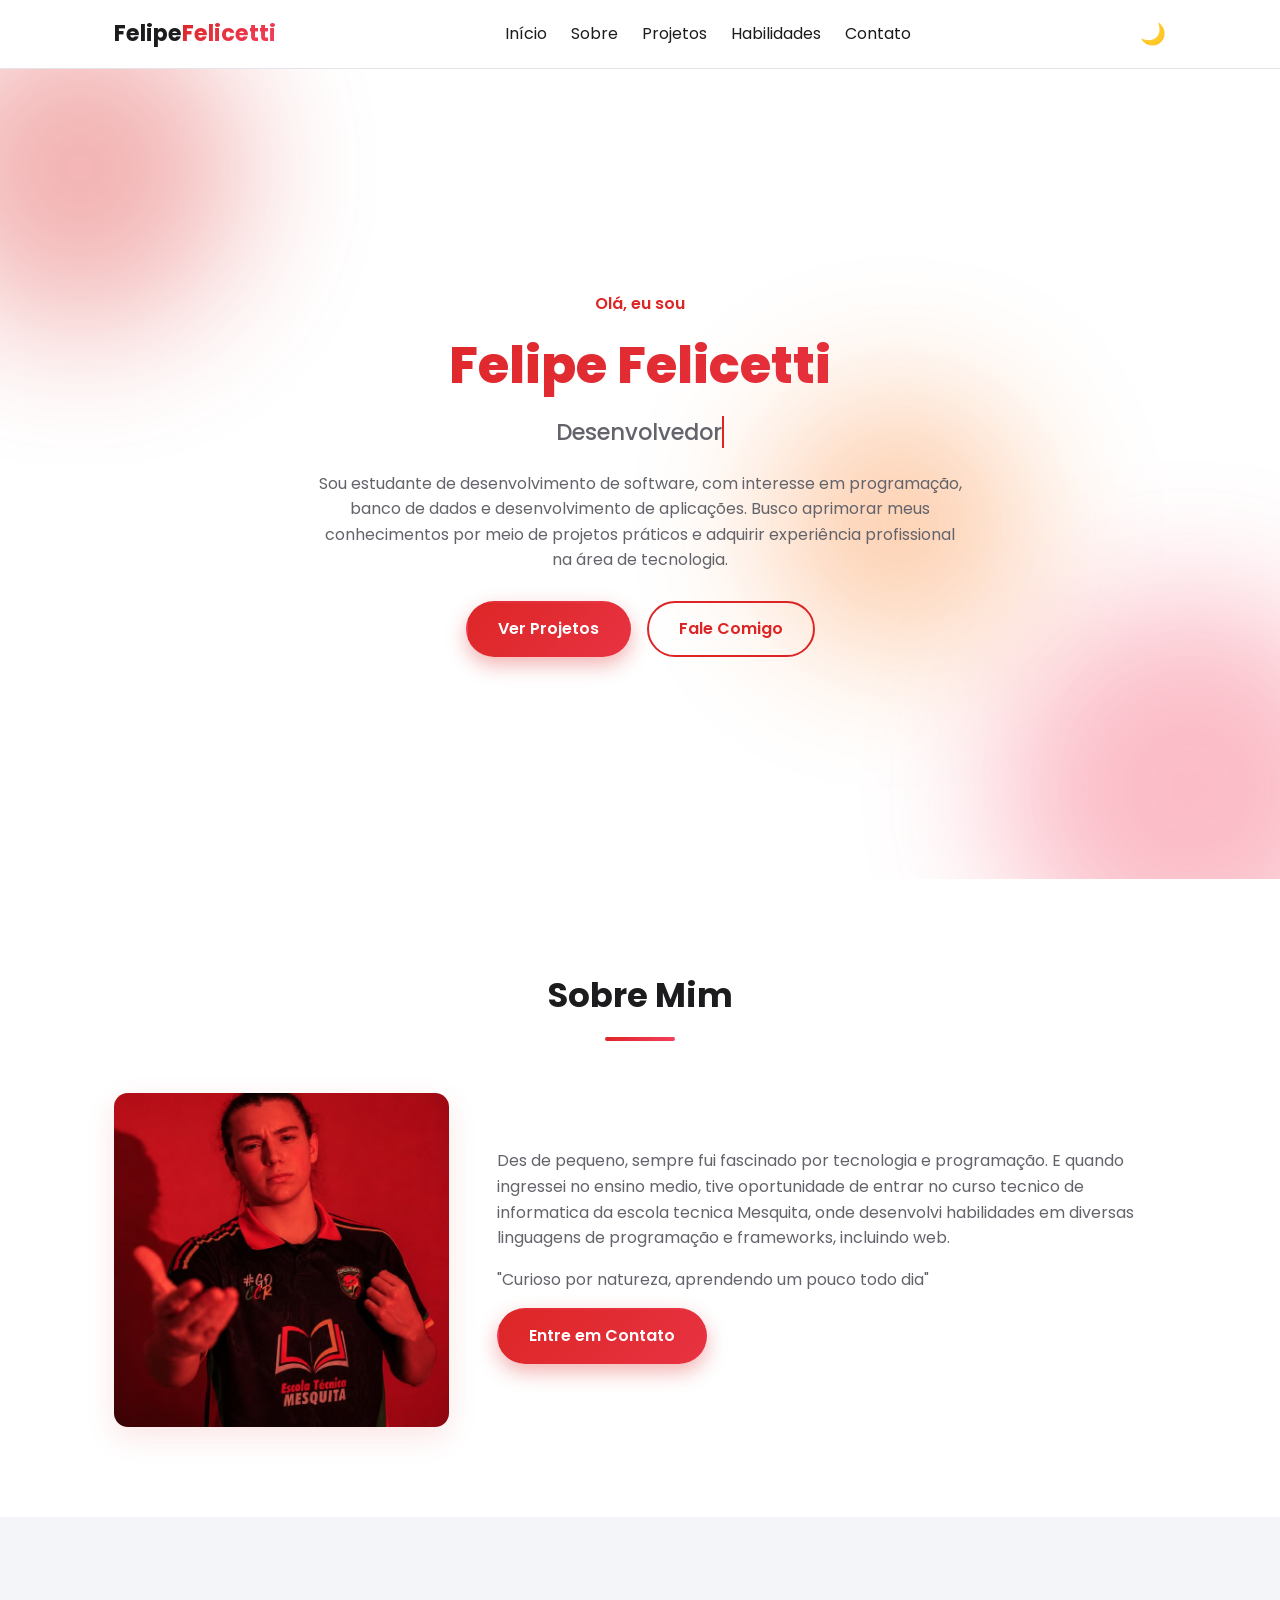
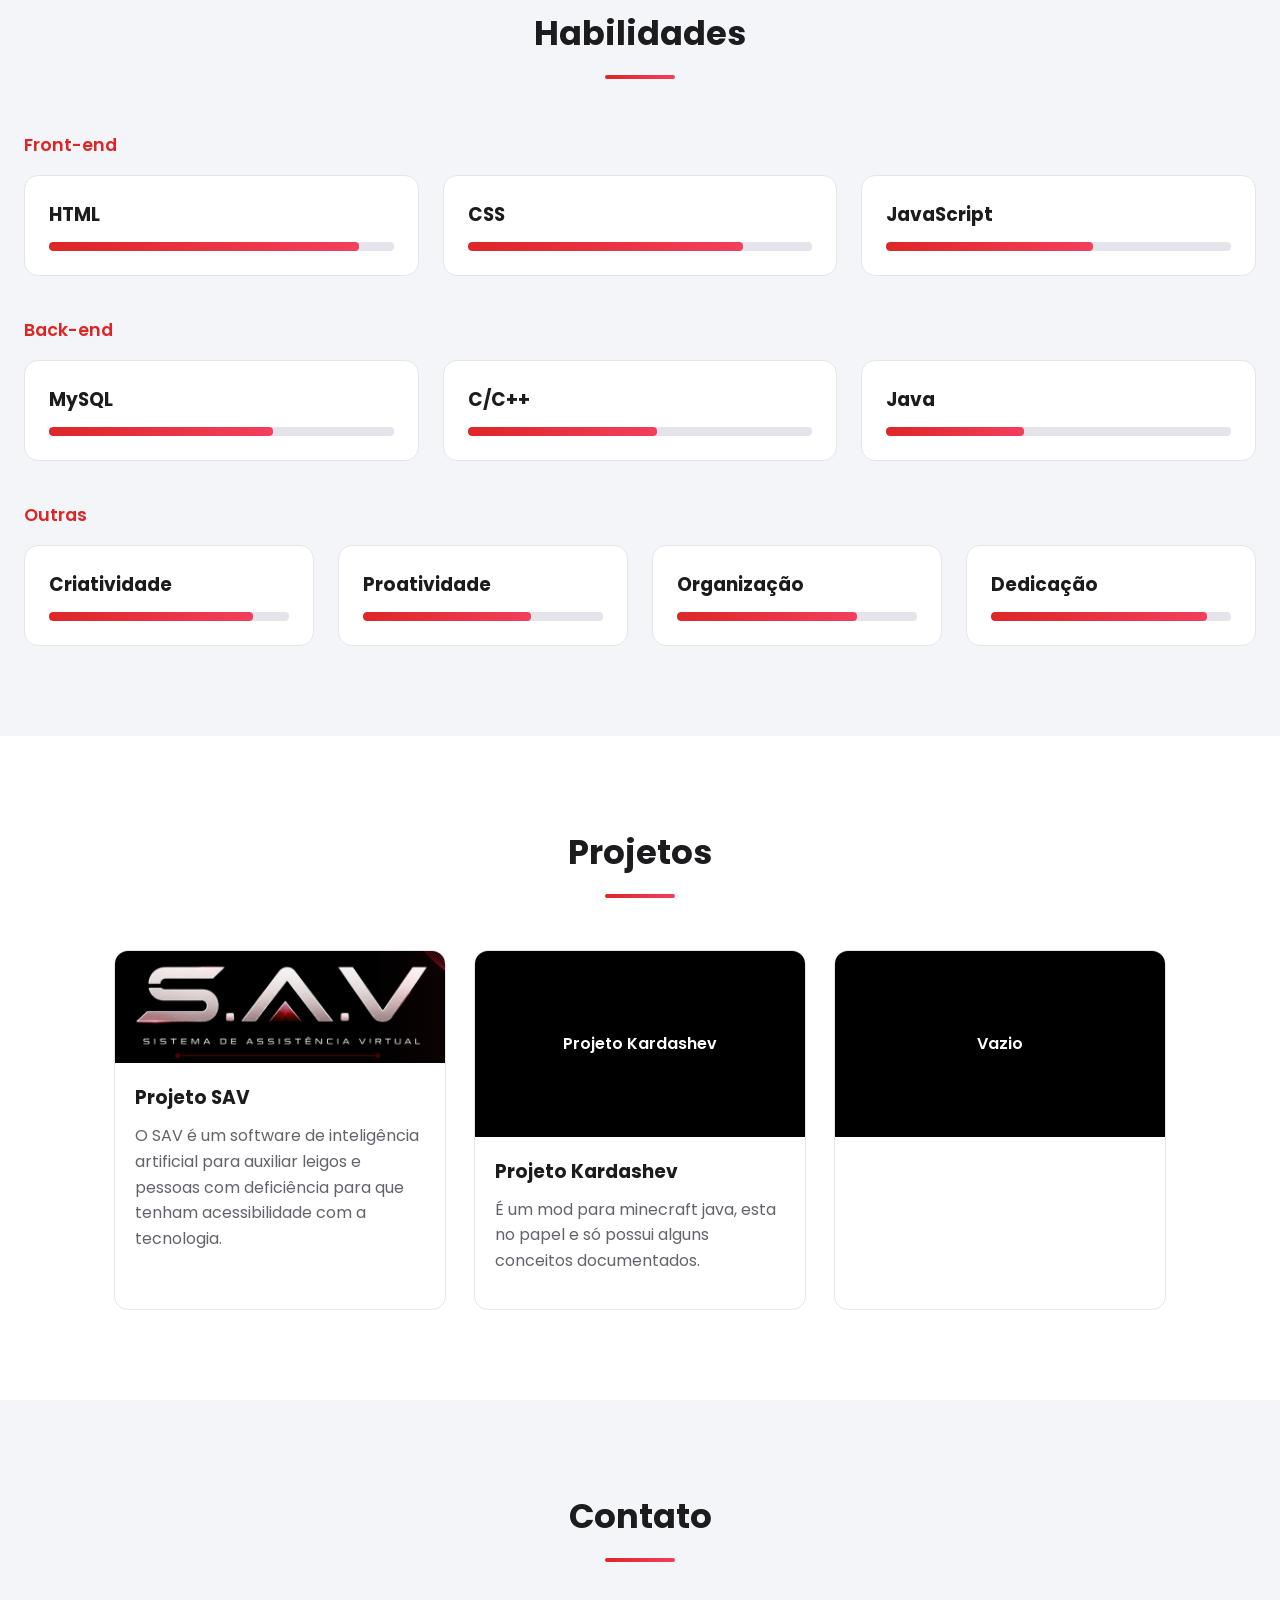
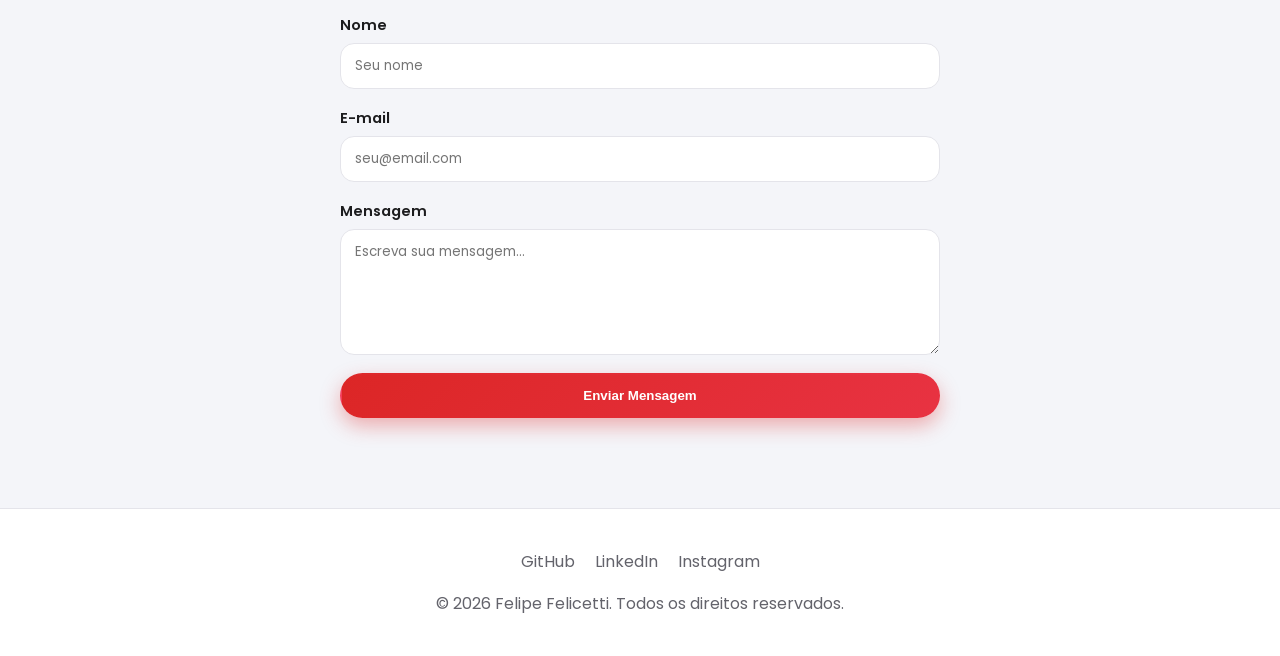
==== Portifolio/index.html @ f1928a1b "Add files via upload" ====
<!DOCTYPE html>
<html lang="pt-BR">

<head>
  <meta charset="UTF-8">
  <meta name="viewport" content="width=device-width, initial-scale=1.0">
  <title>Felipe Felicetti | Portfólio</title>
  <link rel="stylesheet" href="css/style.css">
</head>

<body>

  <!-- ===== HEADER / NAV ===== -->
  <header class="header">
    <nav class="navbar">
      <a href="index.html" class="logo">Felipe<span>Felicetti</span></a>

      <ul class="nav-links" id="navLinks">
        <li><a href="index.html#inicio">Início</a></li>
        <li><a href="index.html#sobre">Sobre</a></li>
        <li><a href="index.html#projetos">Projetos</a></li>
        <li><a href="index.html#habilidades">Habilidades</a></li>
        <li><a href="index.html#contato">Contato</a></li>
      </ul>

      <button class="theme-toggle" id="themeToggle" aria-label="Alternar tema">🌙</button>
      <button class="menu-toggle" id="menuToggle" aria-label="Abrir menu">☰</button>
    </nav>
  </header>

  <!-- ===== HERO ===== -->
  <section id="inicio" class="hero">
    <div class="blob-1"></div>
    <div class="blob-2"></div>
    <div class="blob-3"></div>
    <div class="hero-content">
      <p class="hero-greeting">Olá, eu sou</p>
      <h1 class="hero-name">Felipe Felicetti</h1>
      <h2 class="hero-role" data-roles="Desenvolvedor | Entusiasta de Front-end | Criador Digital"></h2>
      <p class="hero-text">
        Sou estudante de desenvolvimento de software, com interesse em programação, banco de dados e desenvolvimento de aplicações. Busco aprimorar meus conhecimentos por meio de projetos práticos e adquirir experiência profissional na área de tecnologia.
      </p>
      <div class="hero-buttons">
        <a href="#projetos" class="btn btn-primary">Ver Projetos</a>
        <a href="#contato" class="btn btn-outline">Fale Comigo</a>
      </div>
    </div>
  </section>

  <!-- ===== SOBRE ===== -->
  <section id="sobre" class="section">
    <h2 class="section-title" data-reveal>Sobre Mim</h2>
    <div class="about-content">
      <div class="about-image" data-reveal>
        <img class="image-placeholder" src="img/eu.jpg" alt="Foto de Felipe Felicetti">
      </div>
      <div class="about-text" data-reveal data-reveal-delay="1">
        <p>
          Des de pequeno, sempre fui fascinado por tecnologia e programação. E quando ingressei no ensino medio, tive
          oportunidade de entrar no curso tecnico de informatica da escola tecnica Mesquita, onde desenvolvi habilidades
          em diversas linguagens de programação e frameworks, incluindo web.
        </p>
        <p>
          "Curioso por natureza, aprendendo um pouco todo dia"
        </p>
        <a href="#contato" class="btn btn-primary">Entre em Contato</a>
      </div>
    </div>
  </section>

  <!-- ===== HABILIDADES ===== -->
  <section id="habilidades" class="section section-alt">
    <h2 class="section-title" data-reveal>Habilidades</h2>
    <!-- Front-end e back-end separados: comparar "% de HTML" com "% de Java"
         faz mais sentido do que misturar tudo numa lista só. -->
    <h3 class="skills-group-title" data-reveal>Front-end</h3>
    <div class="skills-grid">
      <div class="skill-card" data-reveal>
        <h3>HTML</h3>
        <div class="skill-bar"><span data-percent="90"></span></div>
      </div>
      <div class="skill-card" data-reveal data-reveal-delay="1">
        <h3>CSS</h3>
        <div class="skill-bar"><span data-percent="80"></span></div>
      </div>
      <div class="skill-card" data-reveal data-reveal-delay="2">
        <h3>JavaScript</h3>
        <div class="skill-bar"><span data-percent="60"></span></div>
      </div>
    </div>

    <h3 class="skills-group-title" data-reveal>Back-end</h3>
    <div class="skills-grid">
      <div class="skill-card" data-reveal>
        <h3>MySQL</h3>
        <div class="skill-bar"><span data-percent="65"></span></div>
      </div>
      <div class="skill-card" data-reveal data-reveal-delay="1">
        <h3>C/C++</h3>
        <div class="skill-bar"><span data-percent="55"></span></div>
      </div>
      <div class="skill-card" data-reveal data-reveal-delay="2">
        <h3>Java</h3>
        <div class="skill-bar"><span data-percent="40"></span></div>
      </div>
    </div>

    <h3 class="skills-group-title" data-reveal>Outras</h3>
    <div class="skills-grid">
      <div class="skill-card" data-reveal>
        <h3>Criatividade</h3>
        <div class="skill-bar"><span data-percent="85"></span></div>
      </div>
      <div class="skill-card" data-reveal data-reveal-delay="1">
        <h3>Proatividade</h3>
        <div class="skill-bar"><span data-percent="70"></span></div>
      </div>
      <div class="skill-card" data-reveal data-reveal-delay="2">
        <h3>Organização</h3>
        <div class="skill-bar"><span data-percent="75"></span></div>
      </div>
      <div class="skill-card" data-reveal data-reveal-delay="3">
        <h3>Dedicação</h3>
        <div class="skill-bar"><span data-percent="90"></span></div>
      </div>
    </div>
  </section>

  <!-- ===== PROJETOS ===== -->
  <section id="projetos" class="section">
    <h2 class="section-title" data-reveal>Projetos</h2>
    <div class="projects-grid">
      <div class="project-card" data-reveal>
        <img src="img/SAV.png" alt="Projeto SAV">
        <div class="project-info">
          <h3>Projeto SAV</h3>
          <p>O SAV é um software de inteligência artificial para auxiliar leigos e pessoas com deficiência para que
            tenham acessibilidade com a tecnologia.</p>
        </div>
      </div>

      <div class="project-card" data-reveal data-reveal-delay="1">
        <img src="" alt="">
        <div class="project-image">Projeto Kardashev</div>
        <div class="project-info">
          <h3>Projeto Kardashev</h3>
          <p>É um mod para minecraft java, esta no papel e só possui alguns conceitos documentados.</p>
        </div>
      </div>

      <div class="project-card" data-reveal data-reveal-delay="2">
        <img src="" alt="">
        <div class="project-image">Vazio</div>
        <div class="project-info">
          <h3></h3>
          <p></p>
        </div>
      </div>
    </div>
  </section>

  <!-- ===== CONTATO ===== -->
  <section id="contato" class="section section-alt">
    <h2 class="section-title" data-reveal>Contato</h2>
    <form class="contact-form" id="contactForm" data-reveal>
      <div class="form-group">
        <label for="nome">Nome</label>
        <input type="text" id="nome" name="nome" placeholder="Seu nome" required>
      </div>
      <div class="form-group">
        <label for="email">E-mail</label>
        <input type="email" id="email" name="email" placeholder="seu@email.com" required>
      </div>
      <div class="form-group">
        <label for="mensagem">Mensagem</label>
        <textarea id="mensagem" name="mensagem" rows="5" placeholder="Escreva sua mensagem..." required></textarea>
      </div>
      <button type="submit" class="btn btn-primary">Enviar Mensagem</button>
    </form>
  </section>

  <!-- ===== FOOTER ===== -->
  <footer class="footer">
    <div class="social-links">
      <a href="https://github.com/baryonyx3310" target="_blank">GitHub</a>
      <a href="https://www.linkedin.com" target="_blank">LinkedIn</a>
      <a href="https://www.instagram.com/bary.onyx0/" target="_blank">Instagram</a>
    </div>
    <p>&copy; <span id="year">2026</span> Felipe Felicetti. Todos os direitos reservados.</p>
  </footer>

  <button class="back-to-top" id="backToTop" aria-label="Voltar ao topo">↑</button>

  <script src="js/script.js"></script>
</body>

</html>
---- Portifolio/css/style.css ----
@import url('https://fonts.googleapis.com/css2?family=Poppins:wght@400;500;600;700;800&display=swap');

/* ===================================
   VARIÁVEIS / RESET
=================================== */
:root {
  --bg: #ffffff;
  --bg-alt: #f4f5f9;
  --surface: #ffffff;
  --text: #1c1c1e;
  --text-light: #63636b;
  --border: #e4e4ea;

  --primary: #dc2626;
  --primary-2: #f43f5e;
  --primary-3: #f97316;

  --gradient-main: linear-gradient(135deg, var(--primary), var(--primary-2));
  --gradient-alt: linear-gradient(135deg, var(--primary-3), var(--primary));

  --radius: 14px;
  --transition: 0.3s ease;
  --shadow: 0 10px 30px rgba(220, 38, 38, 0.12);
}

[data-theme="dark"] {
  --bg: #0e0e12;
  --bg-alt: #17171d;
  --surface: #1c1c23;
  --text: #f2f2f5;
  --text-light: #a6a6b3;
  --border: #2c2c36;
  --shadow: 0 10px 30px rgba(0, 0, 0, 0.4);
}

* {
  margin: 0;
  padding: 0;
  box-sizing: border-box;
}

html {
  scroll-behavior: smooth;
}

body {
  font-family: 'Poppins', 'Segoe UI', Arial, sans-serif;
  background: var(--bg);
  color: var(--text);
  line-height: 1.6;
  overflow-x: hidden;
  transition: background var(--transition), color var(--transition);
}

a {
  text-decoration: none;
  color: inherit;
}

ul {
  list-style: none;
}

img {
  max-width: 100%;
  display: block;
}

/* ===================================
   SCROLL REVEAL (aparecer suave ao rolar a página)
   [data-reveal] seleciona qualquer elemento com esse atributo no HTML,
   tipo <div data-reveal>. Ele começa invisível/deslocado; o JS
   (script.js) adiciona a classe "visible" quando o elemento entra na
   tela, e a transição abaixo cuida da animação.
=================================== */
[data-reveal] {
  opacity: 0;
  transform: translateY(40px);
  transition: opacity 0.7s ease, transform 0.7s ease;
}

[data-reveal].visible {
  opacity: 1;
  transform: translateY(0);
}

/* data-reveal-delay="1/2/3" atrasa a animação, pra elementos vizinhos
   (ex: os 4 cards de habilidade) não aparecerem todos ao mesmo tempo. */
[data-reveal-delay="1"] { transition-delay: 0.1s; }
[data-reveal-delay="2"] { transition-delay: 0.2s; }
[data-reveal-delay="3"] { transition-delay: 0.3s; }

/* ===================================
   BOTÕES
=================================== */
.btn {
  position: relative;
  display: inline-block;
  padding: 13px 30px;
  border-radius: 50px;
  font-weight: 600;
  cursor: pointer;
  border: 2px solid transparent;
  overflow: hidden;
  transition: transform var(--transition), box-shadow var(--transition);
}

.btn-primary {
  background: var(--gradient-main);
  background-size: 200% 200%;
  color: #fff;
  box-shadow: 0 8px 20px rgba(220, 38, 38, 0.35);
  animation: gradientShift 4s ease infinite;
}

.btn-primary:hover {
  transform: translateY(-3px) scale(1.03);
  box-shadow: 0 12px 28px rgba(244, 63, 94, 0.4);
}

.btn-outline {
  border-color: var(--primary);
  color: var(--primary);
  background: transparent;
}

.btn-outline:hover {
  background: var(--gradient-main);
  border-color: transparent;
  color: #fff;
  transform: translateY(-3px);
}

.btn-small {
  padding: 9px 20px;
  font-size: 0.9rem;
}

.btn .ripple {
  position: absolute;
  border-radius: 50%;
  background: rgba(255, 255, 255, 0.6);
  transform: scale(0);
  animation: ripple 0.6s linear;
  pointer-events: none;
}

/* Anima o círculo branco que aparece quando você clica num botão
   (criado pelo JS): começa pequeno e transparente-cheio, e cresce
   3x enquanto desaparece (opacity 0), criando o efeito "ripple". */
@keyframes ripple {
  to {
    transform: scale(3);
    opacity: 0;
  }
}

/* Move o fundo do elemento da esquerda pra direita e volta.
   Só funciona porque o background é maior que a caixa
   (background-size: 200% 200%, definido em cada elemento que usa isso),
   dando a impressão de um gradiente "vivo" se movendo. */
@keyframes gradientShift {
  0%, 100% { background-position: 0% 50%; }
  50% { background-position: 100% 50%; }
}

/* ===================================
   HEADER / NAVBAR
=================================== */
.header {
  position: sticky;
  top: 0;
  /* Fundo semi-transparente (0.7 = 70% opaco) + backdrop-filter para
     desfocar o que passa atrás do menu. É o efeito "vidro fosco". */
  background: rgba(255, 255, 255, 0.7);
  backdrop-filter: blur(12px);
  -webkit-backdrop-filter: blur(12px);
  border-bottom: 1px solid var(--border);
  z-index: 100;
  transition: box-shadow var(--transition), background var(--transition);
}

[data-theme="dark"] .header {
  background: rgba(14, 14, 18, 0.7);
}

.header.scrolled {
  box-shadow: 0 4px 24px rgba(0, 0, 0, 0.08);
}

.navbar {
  max-width: 1100px;
  margin: 0 auto;
  display: flex;
  align-items: center;
  justify-content: space-between;
  padding: 16px 24px;
}

.logo {
  font-size: 1.4rem;
  font-weight: 700;
}

/* Truque do "texto com gradiente": em vez de cor sólida, o texto vira
   uma "janela" transparente (color: transparent) que deixa ver o
   gradiente de fundo só onde as letras estão (background-clip: text). */
.logo span {
  background: var(--gradient-main);
  -webkit-background-clip: text;
  background-clip: text;
  color: transparent;
}

.nav-links {
  display: flex;
  gap: 24px;
  flex-wrap: wrap;
}

.nav-links a {
  position: relative;
}

.nav-links a::after {
  content: "";
  position: absolute;
  left: 0;
  bottom: -4px;
  width: 0;
  height: 2px;
  background: var(--gradient-main);
  transition: width var(--transition);
}

.nav-links a:hover::after {
  width: 100%;
}

.nav-links a:hover {
  color: var(--primary);
}

.theme-toggle,
.menu-toggle {
  background: none;
  border: none;
  font-size: 1.3rem;
  cursor: pointer;
  color: var(--text);
  transition: transform var(--transition);
}

.theme-toggle:hover {
  transform: rotate(20deg) scale(1.1);
}

.menu-toggle {
  display: none;
}

/* ===================================
   HERO
=================================== */
.hero {
  position: relative;
  min-height: 90vh;
  display: flex;
  align-items: center;
  justify-content: center;
  text-align: center;
  padding: 40px 24px;
  overflow: hidden;
  background: var(--bg);
}

/* 3 círculos coloridos e desfocados, só de enfeite atrás do texto do hero.
   Cada classe tem tamanho, cor e posição próprios, mas os 3 flutuam com
   a mesma animação "float" (explicada logo abaixo). */
.blob-1,
.blob-2,
.blob-3 {
  position: absolute;
  border-radius: 50%;
  filter: blur(70px);
  opacity: 0.35;
  z-index: 0;
  animation: float 10s ease-in-out infinite;
}

.blob-1 {
  width: 320px;
  height: 320px;
  background: var(--primary);
  top: -60px;
  left: -80px;
}

.blob-2 {
  width: 380px;
  height: 380px;
  background: var(--primary-2);
  bottom: -100px;
  right: -100px;
  animation-delay: 2s;
}

.blob-3 {
  width: 260px;
  height: 260px;
  background: var(--primary-3);
  top: 40%;
  left: 60%;
  animation-delay: 4s;
}

/* @keyframes = uma animação com "quadros-chave": você diz como o elemento
   deve estar em cada % do tempo e o navegador desenha sozinho os quadros
   do meio. Aqui: sobe/desce e cresce um pouco (efeito de flutuar), e
   repete para sempre (infinite). Usada pelos 3 círculos acima. */
@keyframes float {
  0%, 100% { transform: translate(0, 0) scale(1); }
  50% { transform: translate(30px, -30px) scale(1.1); }
}

.hero-content {
  position: relative;
  z-index: 1;
  max-width: 650px;
}

.hero-greeting {
  color: var(--primary);
  font-weight: 600;
  margin-bottom: 8px;
  opacity: 0;
  animation: fadeInUp 0.8s ease forwards;
}

.hero-name {
  font-size: 3.2rem;
  font-weight: 800;
  margin-bottom: 8px;
  background: var(--gradient-main);
  background-size: 200% 200%;
  -webkit-background-clip: text;
  background-clip: text;
  color: transparent;
  animation: fadeInUp 0.8s ease 0.1s forwards, gradientShift 5s ease infinite;
  opacity: 0;
}

.hero-role {
  font-size: 1.4rem;
  color: var(--text-light);
  font-weight: 500;
  margin-bottom: 20px;
  min-height: 1.4em;
  opacity: 0;
  animation: fadeInUp 0.8s ease 0.2s forwards;
}

/* Esse "cursor" é a barrinha que pisca ao lado do texto digitado
   pelo JS. Não é digitação de verdade, é só uma borda lateral
   (border-right) que a animação abaixo some e volta. */
.hero-role .cursor {
  border-right: 2px solid var(--primary);
  animation: blink 0.8s step-end infinite;
}

/* Faz a borda (o "cursor" acima) sumir na metade do tempo e voltar,
   dando a impressão de estar piscando. */
@keyframes blink {
  50% { border-color: transparent; }
}

.hero-text {
  color: var(--text-light);
  margin-bottom: 28px;
  opacity: 0;
  animation: fadeInUp 0.8s ease 0.3s forwards;
}

.hero-buttons {
  display: flex;
  gap: 16px;
  justify-content: center;
  flex-wrap: wrap;
  opacity: 0;
  animation: fadeInUp 0.8s ease 0.4s forwards;
}

/* Faz o elemento surgir: começa invisível e 24px mais baixo,
   termina visível e no lugar certo. Usada nos textos do hero,
   um de cada vez (por isso cada um tem um "delay" diferente ali em cima). */
@keyframes fadeInUp {
  from { opacity: 0; transform: translateY(24px); }
  to { opacity: 1; transform: translateY(0); }
}

/* ===================================
   SEÇÕES GERAIS
=================================== */
.section {
  max-width: 1100px;
  margin: 0 auto;
  padding: 90px 24px;
}

.section-alt {
  background: var(--bg-alt);
  max-width: 100%;
}

.section-title {
  text-align: center;
  font-size: 2.1rem;
  font-weight: 700;
  margin-bottom: 52px;
  position: relative;
}

.section-title::after {
  content: "";
  display: block;
  width: 70px;
  height: 4px;
  background: var(--gradient-main);
  margin: 14px auto 0;
  border-radius: 2px;
}

/* ===================================
   SOBRE
=================================== */
.about-content {
  display: flex;
  align-items: center;
  gap: 48px;
  flex-wrap: wrap;
}

.about-image {
  flex: 1;
  min-width: 240px;
}

.image-placeholder {
  aspect-ratio: 1 / 1;
  width: 100%;
  /* object-fit: cover = a foto preenche o quadrado todo sem esticar,
     cortando as bordas que sobrarem (igual a foto de perfil do Instagram) */
  object-fit: cover;
  background: var(--gradient-main);
  background-size: 200% 200%;
  animation: gradientShift 6s ease infinite;
  border-radius: var(--radius);
  display: flex;
  align-items: center;
  justify-content: center;
  color: #fff;
  font-weight: 600;
  box-shadow: var(--shadow);
}

.about-text {
  flex: 2;
  min-width: 280px;
}

.about-text p {
  margin-bottom: 16px;
  color: var(--text-light);
}

/* ===================================
   HABILIDADES
=================================== */
.skills-group-title {
  font-size: 1.1rem;
  font-weight: 600;
  color: var(--primary);
  margin: 40px 0 16px;
}

.skills-group-title:first-of-type {
  margin-top: 0;
}

.skills-grid {
  display: grid;
  grid-template-columns: repeat(auto-fit, minmax(220px, 1fr));
  gap: 24px;
}

.skill-card {
  background: var(--surface);
  padding: 24px;
  border-radius: var(--radius);
  border: 1px solid var(--border);
  transition: transform var(--transition), box-shadow var(--transition);
}

.skill-card:hover {
  transform: translateY(-6px);
  box-shadow: var(--shadow);
}

.skill-bar {
  margin-top: 12px;
  height: 9px;
  background: var(--border);
  border-radius: 4px;
  overflow: hidden;
}

.skill-bar span {
  display: block;
  height: 100%;
  width: 0; /* começa vazia; o JS troca esse 0 pela % real quando a barra aparece na tela */
  background: var(--gradient-main);
  border-radius: 4px;
  /* cubic-bezier é só uma curva de velocidade custom: em vez de andar
     no ritmo constante, ela acelera rápido no início e desacelera
     suave no final (mais "elegante" que o "ease" padrão). */
  transition: width 1.4s cubic-bezier(0.16, 1, 0.3, 1);
}

/* ===================================
   PROJETOS
=================================== */
.projects-grid {
  display: grid;
  grid-template-columns: repeat(auto-fit, minmax(280px, 1fr));
  gap: 28px;
}

.project-card {
  position: relative;
  border-radius: var(--radius);
  overflow: hidden;
  background: var(--surface);
  border: 1px solid var(--border);
  transition: transform 0.4s ease, box-shadow 0.4s ease;
}

.project-card:hover {
  transform: translateY(-10px);
  box-shadow: var(--shadow);
}

.project-image {
  position: relative;
  aspect-ratio: 16 / 9;
  background: #000;
  display: flex;
  align-items: center;
  justify-content: center;
  color: #fff;
  font-weight: 600;
  overflow: hidden;
}

.project-image::after {
  content: "";
  position: absolute;
  top: 0;
  left: -60%;
  width: 40%;
  height: 100%;
  background: linear-gradient(120deg, transparent, rgba(255, 255, 255, 0.35), transparent);
  transform: skewX(-20deg);
  transition: left 0.7s ease;
}

.project-card:hover .project-image::after {
  left: 130%;
}

.project-info {
  padding: 20px;
}

.project-info p {
  color: var(--text-light);
  margin: 10px 0 16px;
}

.project-links {
  display: flex;
  gap: 12px;
}

/* ===================================
   CONTATO
=================================== */
.contact-form {
  max-width: 600px;
  margin: 0 auto;
  display: flex;
  flex-direction: column;
  gap: 18px;
}

.form-group {
  display: flex;
  flex-direction: column;
  gap: 6px;
}

.form-group label {
  font-weight: 600;
  font-size: 0.9rem;
}

.form-group input,
.form-group textarea {
  padding: 12px 14px;
  border: 1px solid var(--border);
  border-radius: var(--radius);
  background: var(--surface);
  color: var(--text);
  font-family: inherit;
  resize: vertical;
  transition: border-color var(--transition), box-shadow var(--transition);
}

.form-group input:focus,
.form-group textarea:focus {
  outline: none;
  border-color: var(--primary);
  box-shadow: 0 0 0 3px rgba(220, 38, 38, 0.15);
}

/* ===================================
   FOOTER
=================================== */
.footer {
  text-align: center;
  padding: 40px 24px;
  border-top: 1px solid var(--border);
  color: var(--text-light);
}

.social-links {
  display: flex;
  justify-content: center;
  gap: 20px;
  margin-bottom: 16px;
}

.social-links a {
  transition: color var(--transition), transform var(--transition);
  display: inline-block;
}

.social-links a:hover {
  color: var(--primary);
  transform: translateY(-3px);
}

/* ===================================
   BOTÃO VOLTAR AO TOPO
=================================== */
.back-to-top {
  position: fixed;
  right: 24px;
  bottom: 24px;
  width: 46px;
  height: 46px;
  border-radius: 50%;
  border: none;
  background: var(--gradient-main);
  color: #fff;
  font-size: 1.2rem;
  cursor: pointer;
  display: flex;
  align-items: center;
  justify-content: center;
  box-shadow: 0 8px 20px rgba(220, 38, 38, 0.35);
  opacity: 0;
  transform: translateY(20px);
  pointer-events: none;
  transition: opacity var(--transition), transform var(--transition);
  z-index: 90;
}

.back-to-top.visible {
  opacity: 1;
  transform: translateY(0);
  pointer-events: auto;
}

.back-to-top:hover {
  transform: translateY(-4px);
}

/* ===================================
   RESPONSIVO
=================================== */
@media (max-width: 768px) {
  .menu-toggle {
    display: block;
  }

  .nav-links {
    position: absolute;
    top: 100%;
    left: 0;
    right: 0;
    background: var(--bg);
    flex-direction: column;
    padding: 20px 24px;
    border-bottom: 1px solid var(--border);
    display: none;
  }

  .nav-links.active {
    display: flex;
  }

  .hero-name {
    font-size: 2.2rem;
  }
}

/* Quem ativou "reduzir movimento" nas configurações do sistema/navegador
   (por enjoo, epilepsia etc.) cai aqui: todas as animações e transições
   ficam quase instantâneas (0.01ms), sem remover o efeito final. */
@media (prefers-reduced-motion: reduce) {
  * {
    animation-duration: 0.01ms !important;
    animation-iteration-count: 1 !important;
    transition-duration: 0.01ms !important;
  }
}
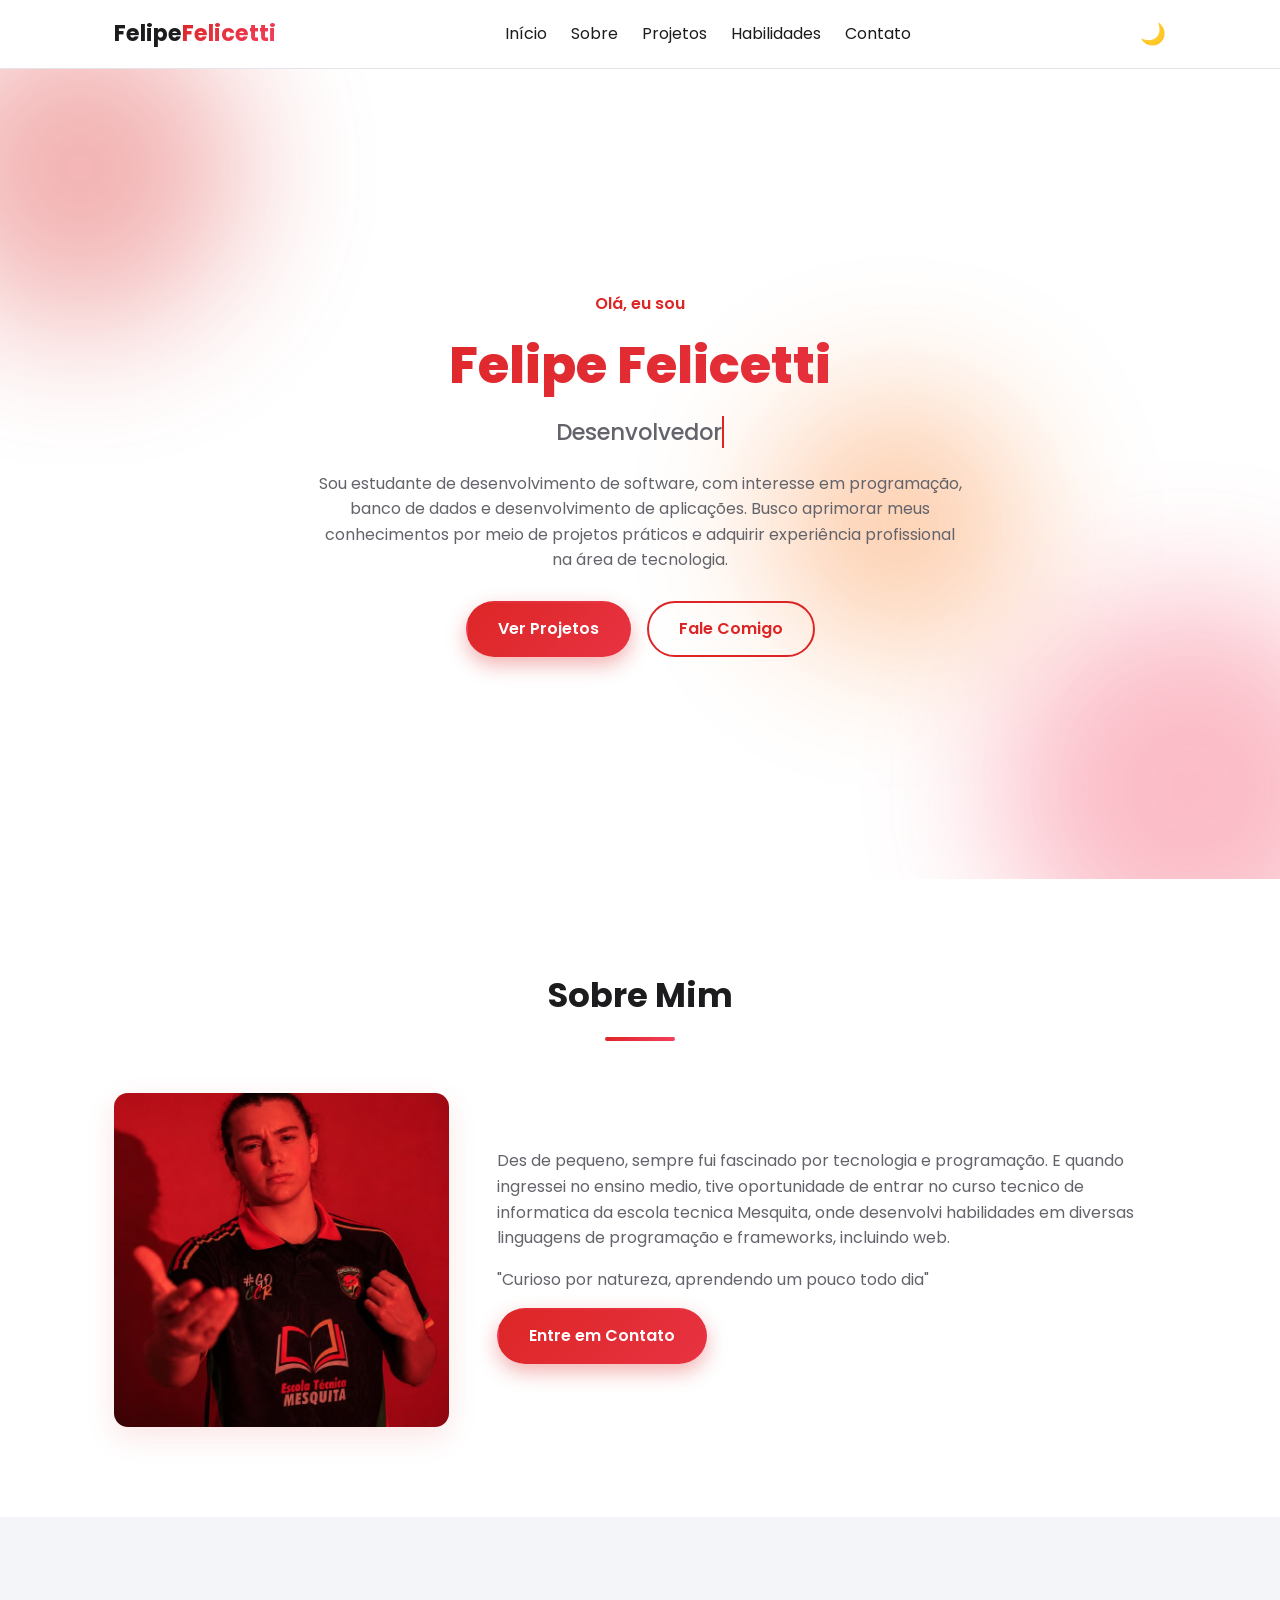
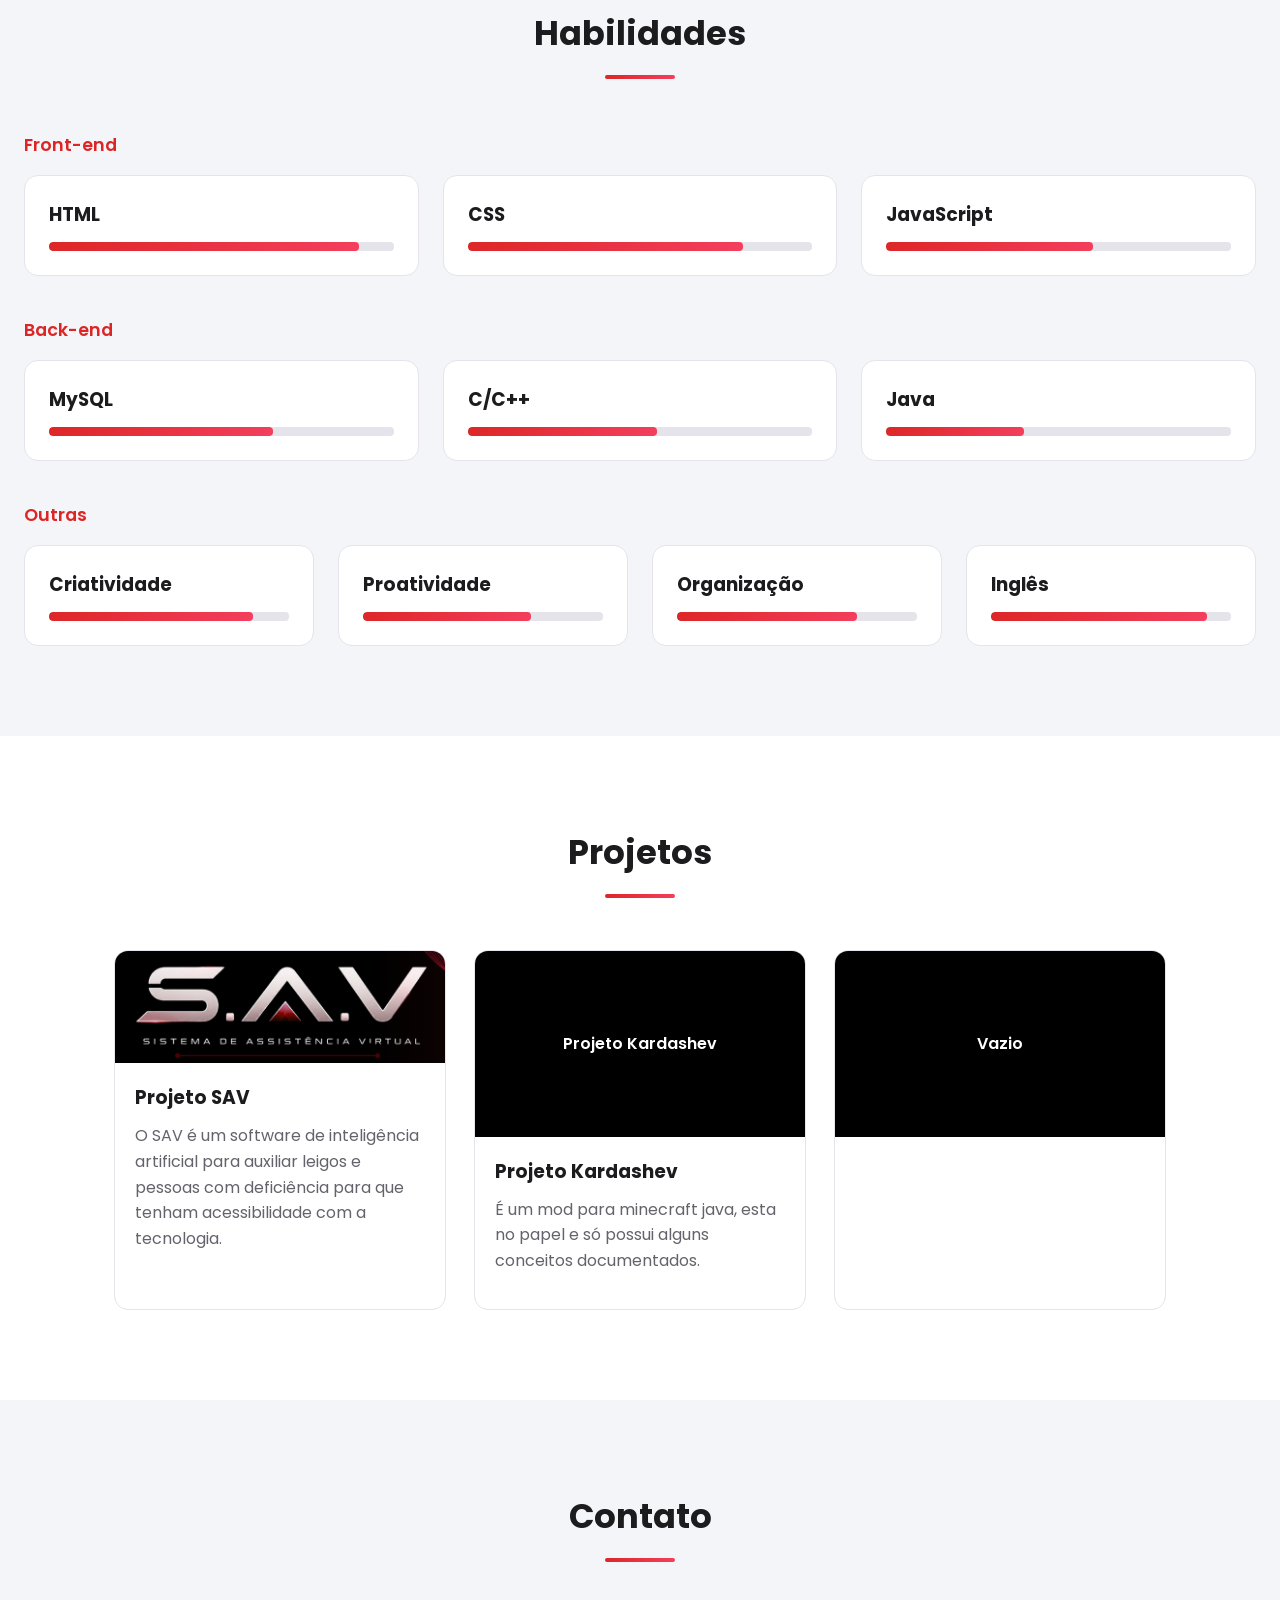
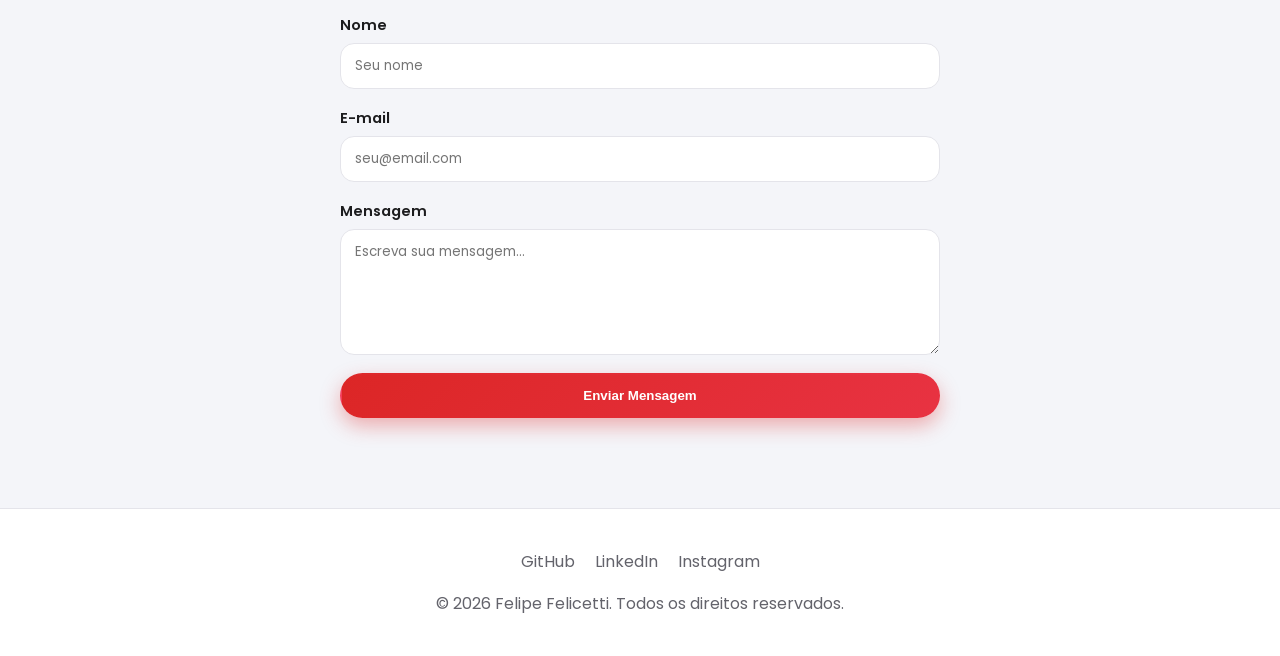
==== commit 76a72dbc: "Add files via upload" ====
--- a/Portifolio/index.html
+++ b/Portifolio/index.html
@@ -10,7 +10,6 @@
 
 <body>
 
-  <!-- ===== HEADER / NAV ===== -->
   <header class="header">
     <nav class="navbar">
       <a href="index.html" class="logo">Felipe<span>Felicetti</span></a>
@@ -28,7 +27,6 @@
     </nav>
   </header>
 
-  <!-- ===== HERO ===== -->
   <section id="inicio" class="hero">
     <div class="blob-1"></div>
     <div class="blob-2"></div>
@@ -47,7 +45,6 @@
     </div>
   </section>
 
-  <!-- ===== SOBRE ===== -->
   <section id="sobre" class="section">
     <h2 class="section-title" data-reveal>Sobre Mim</h2>
     <div class="about-content">
@@ -68,11 +65,8 @@
     </div>
   </section>
 
-  <!-- ===== HABILIDADES ===== -->
   <section id="habilidades" class="section section-alt">
     <h2 class="section-title" data-reveal>Habilidades</h2>
-    <!-- Front-end e back-end separados: comparar "% de HTML" com "% de Java"
-         faz mais sentido do que misturar tudo numa lista só. -->
     <h3 class="skills-group-title" data-reveal>Front-end</h3>
     <div class="skills-grid">
       <div class="skill-card" data-reveal>
@@ -120,13 +114,12 @@
         <div class="skill-bar"><span data-percent="75"></span></div>
       </div>
       <div class="skill-card" data-reveal data-reveal-delay="3">
-        <h3>Dedicação</h3>
+        <h3>Inglês</h3>
         <div class="skill-bar"><span data-percent="90"></span></div>
       </div>
     </div>
   </section>
 
-  <!-- ===== PROJETOS ===== -->
   <section id="projetos" class="section">
     <h2 class="section-title" data-reveal>Projetos</h2>
     <div class="projects-grid">
@@ -159,7 +152,6 @@
     </div>
   </section>
 
-  <!-- ===== CONTATO ===== -->
   <section id="contato" class="section section-alt">
     <h2 class="section-title" data-reveal>Contato</h2>
     <form class="contact-form" id="contactForm" data-reveal>
@@ -179,7 +171,6 @@
     </form>
   </section>
 
-  <!-- ===== FOOTER ===== -->
   <footer class="footer">
     <div class="social-links">
       <a href="https://github.com/baryonyx3310" target="_blank">GitHub</a>
--- a/Portifolio/css/style.css
+++ b/Portifolio/css/style.css
@@ -1,8 +1,5 @@
 @import url('https://fonts.googleapis.com/css2?family=Poppins:wght@400;500;600;700;800&display=swap');
 
-/* ===================================
-   VARIÁVEIS / RESET
-=================================== */
 :root {
   --bg: #ffffff;
   --bg-alt: #f4f5f9;
@@ -66,13 +63,6 @@
   display: block;
 }
 
-/* ===================================
-   SCROLL REVEAL (aparecer suave ao rolar a página)
-   [data-reveal] seleciona qualquer elemento com esse atributo no HTML,
-   tipo <div data-reveal>. Ele começa invisível/deslocado; o JS
-   (script.js) adiciona a classe "visible" quando o elemento entra na
-   tela, e a transição abaixo cuida da animação.
-=================================== */
 [data-reveal] {
   opacity: 0;
   transform: translateY(40px);
@@ -84,15 +74,10 @@
   transform: translateY(0);
 }
 
-/* data-reveal-delay="1/2/3" atrasa a animação, pra elementos vizinhos
-   (ex: os 4 cards de habilidade) não aparecerem todos ao mesmo tempo. */
 [data-reveal-delay="1"] { transition-delay: 0.1s; }
 [data-reveal-delay="2"] { transition-delay: 0.2s; }
 [data-reveal-delay="3"] { transition-delay: 0.3s; }
 
-/* ===================================
-   BOTÕES
-=================================== */
 .btn {
   position: relative;
   display: inline-block;
@@ -145,9 +130,6 @@
   pointer-events: none;
 }
 
-/* Anima o círculo branco que aparece quando você clica num botão
-   (criado pelo JS): começa pequeno e transparente-cheio, e cresce
-   3x enquanto desaparece (opacity 0), criando o efeito "ripple". */
 @keyframes ripple {
   to {
     transform: scale(3);
@@ -155,23 +137,14 @@
   }
 }
 
-/* Move o fundo do elemento da esquerda pra direita e volta.
-   Só funciona porque o background é maior que a caixa
-   (background-size: 200% 200%, definido em cada elemento que usa isso),
-   dando a impressão de um gradiente "vivo" se movendo. */
 @keyframes gradientShift {
   0%, 100% { background-position: 0% 50%; }
   50% { background-position: 100% 50%; }
 }
 
-/* ===================================
-   HEADER / NAVBAR
-=================================== */
 .header {
   position: sticky;
   top: 0;
-  /* Fundo semi-transparente (0.7 = 70% opaco) + backdrop-filter para
-     desfocar o que passa atrás do menu. É o efeito "vidro fosco". */
   background: rgba(255, 255, 255, 0.7);
   backdrop-filter: blur(12px);
   -webkit-backdrop-filter: blur(12px);
@@ -202,9 +175,6 @@
   font-weight: 700;
 }
 
-/* Truque do "texto com gradiente": em vez de cor sólida, o texto vira
-   uma "janela" transparente (color: transparent) que deixa ver o
-   gradiente de fundo só onde as letras estão (background-clip: text). */
 .logo span {
   background: var(--gradient-main);
   -webkit-background-clip: text;
@@ -259,9 +229,6 @@
   display: none;
 }
 
-/* ===================================
-   HERO
-=================================== */
 .hero {
   position: relative;
   min-height: 90vh;
@@ -274,9 +241,6 @@
   background: var(--bg);
 }
 
-/* 3 círculos coloridos e desfocados, só de enfeite atrás do texto do hero.
-   Cada classe tem tamanho, cor e posição próprios, mas os 3 flutuam com
-   a mesma animação "float" (explicada logo abaixo). */
 .blob-1,
 .blob-2,
 .blob-3 {
@@ -314,10 +278,6 @@
   animation-delay: 4s;
 }
 
-/* @keyframes = uma animação com "quadros-chave": você diz como o elemento
-   deve estar em cada % do tempo e o navegador desenha sozinho os quadros
-   do meio. Aqui: sobe/desce e cresce um pouco (efeito de flutuar), e
-   repete para sempre (infinite). Usada pelos 3 círculos acima. */
 @keyframes float {
   0%, 100% { transform: translate(0, 0) scale(1); }
   50% { transform: translate(30px, -30px) scale(1.1); }
@@ -360,16 +320,11 @@
   animation: fadeInUp 0.8s ease 0.2s forwards;
 }
 
-/* Esse "cursor" é a barrinha que pisca ao lado do texto digitado
-   pelo JS. Não é digitação de verdade, é só uma borda lateral
-   (border-right) que a animação abaixo some e volta. */
 .hero-role .cursor {
   border-right: 2px solid var(--primary);
   animation: blink 0.8s step-end infinite;
 }
 
-/* Faz a borda (o "cursor" acima) sumir na metade do tempo e voltar,
-   dando a impressão de estar piscando. */
 @keyframes blink {
   50% { border-color: transparent; }
 }
@@ -390,17 +345,11 @@
   animation: fadeInUp 0.8s ease 0.4s forwards;
 }
 
-/* Faz o elemento surgir: começa invisível e 24px mais baixo,
-   termina visível e no lugar certo. Usada nos textos do hero,
-   um de cada vez (por isso cada um tem um "delay" diferente ali em cima). */
 @keyframes fadeInUp {
   from { opacity: 0; transform: translateY(24px); }
   to { opacity: 1; transform: translateY(0); }
 }
 
-/* ===================================
-   SEÇÕES GERAIS
-=================================== */
 .section {
   max-width: 1100px;
   margin: 0 auto;
@@ -430,9 +379,6 @@
   border-radius: 2px;
 }
 
-/* ===================================
-   SOBRE
-=================================== */
 .about-content {
   display: flex;
   align-items: center;
@@ -448,8 +394,6 @@
 .image-placeholder {
   aspect-ratio: 1 / 1;
   width: 100%;
-  /* object-fit: cover = a foto preenche o quadrado todo sem esticar,
-     cortando as bordas que sobrarem (igual a foto de perfil do Instagram) */
   object-fit: cover;
   background: var(--gradient-main);
   background-size: 200% 200%;
@@ -473,9 +417,6 @@
   color: var(--text-light);
 }
 
-/* ===================================
-   HABILIDADES
-=================================== */
 .skills-group-title {
   font-size: 1.1rem;
   font-weight: 600;
@@ -517,18 +458,12 @@
 .skill-bar span {
   display: block;
   height: 100%;
-  width: 0; /* começa vazia; o JS troca esse 0 pela % real quando a barra aparece na tela */
+  width: 0;
   background: var(--gradient-main);
   border-radius: 4px;
-  /* cubic-bezier é só uma curva de velocidade custom: em vez de andar
-     no ritmo constante, ela acelera rápido no início e desacelera
-     suave no final (mais "elegante" que o "ease" padrão). */
   transition: width 1.4s cubic-bezier(0.16, 1, 0.3, 1);
 }
 
-/* ===================================
-   PROJETOS
-=================================== */
 .projects-grid {
   display: grid;
   grid-template-columns: repeat(auto-fit, minmax(280px, 1fr));
@@ -591,9 +526,6 @@
   gap: 12px;
 }
 
-/* ===================================
-   CONTATO
-=================================== */
 .contact-form {
   max-width: 600px;
   margin: 0 auto;
@@ -632,9 +564,6 @@
   box-shadow: 0 0 0 3px rgba(220, 38, 38, 0.15);
 }
 
-/* ===================================
-   FOOTER
-=================================== */
 .footer {
   text-align: center;
   padding: 40px 24px;
@@ -659,9 +588,6 @@
   transform: translateY(-3px);
 }
 
-/* ===================================
-   BOTÃO VOLTAR AO TOPO
-=================================== */
 .back-to-top {
   position: fixed;
   right: 24px;
@@ -695,9 +621,6 @@
   transform: translateY(-4px);
 }
 
-/* ===================================
-   RESPONSIVO
-=================================== */
 @media (max-width: 768px) {
   .menu-toggle {
     display: block;
@@ -724,9 +647,6 @@
   }
 }
 
-/* Quem ativou "reduzir movimento" nas configurações do sistema/navegador
-   (por enjoo, epilepsia etc.) cai aqui: todas as animações e transições
-   ficam quase instantâneas (0.01ms), sem remover o efeito final. */
 @media (prefers-reduced-motion: reduce) {
   * {
     animation-duration: 0.01ms !important;
